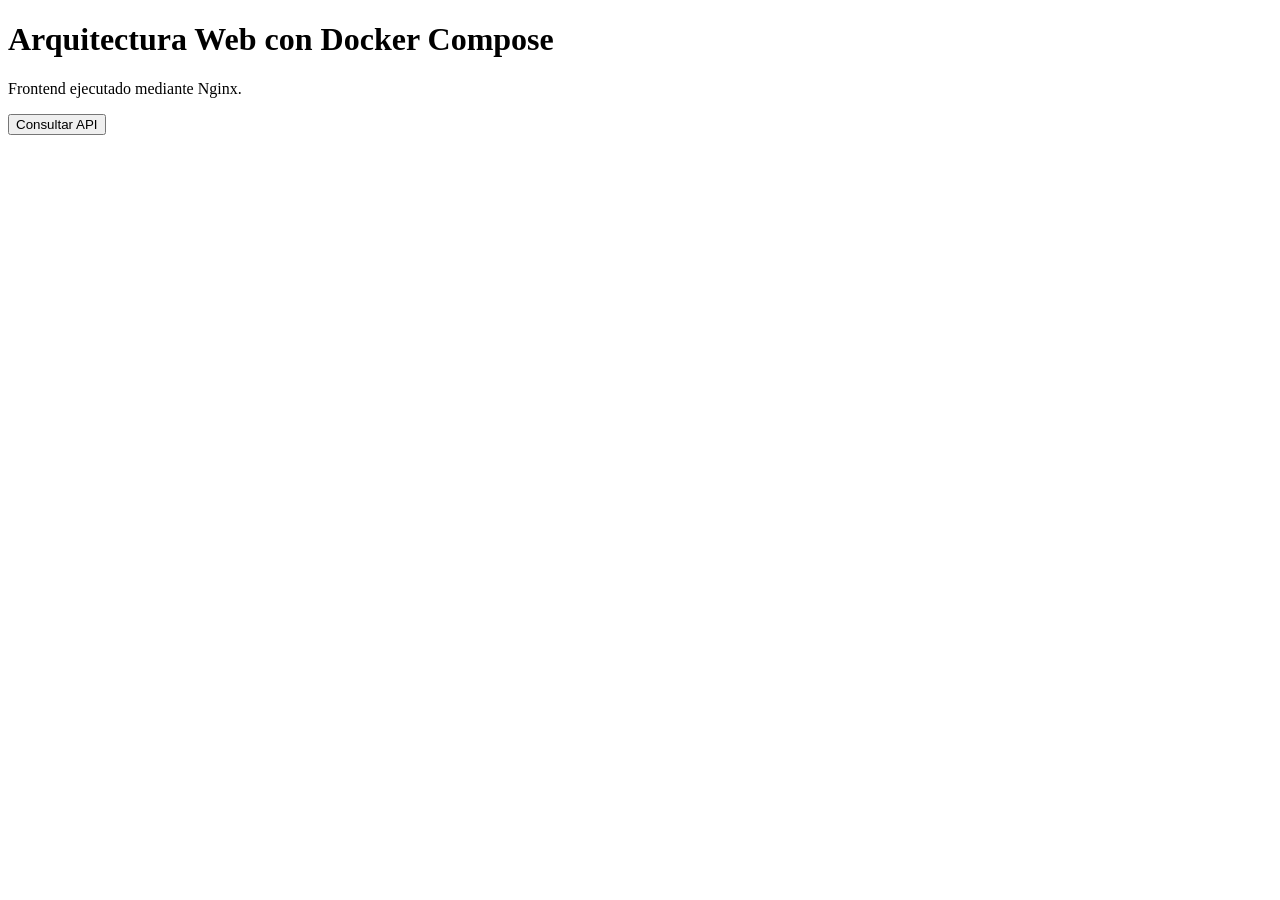
==== frontend/index.html @ 9714cd27 "Inicio" ====
<!DOCTYPE html>
<html lang="es">
<head>
  <meta charset="UTF-8">
  <title>Arquitectura Multicontenedor</title>
</head>
<body>
  <h1>Arquitectura Web con Docker Compose</h1>
  <p>Frontend ejecutado mediante Nginx.</p>
  <button onclick="consultarAPI()">
    Consultar API
  </button>
  <p id="resultado"></p>
  <script>
    async function consultarAPI() {
      const respuesta = await fetch('/api/');
      const datos = await respuesta.json();
      document.getElementById('resultado').innerText =
        datos.mensaje;
    }
  </script>
</body>
</html>
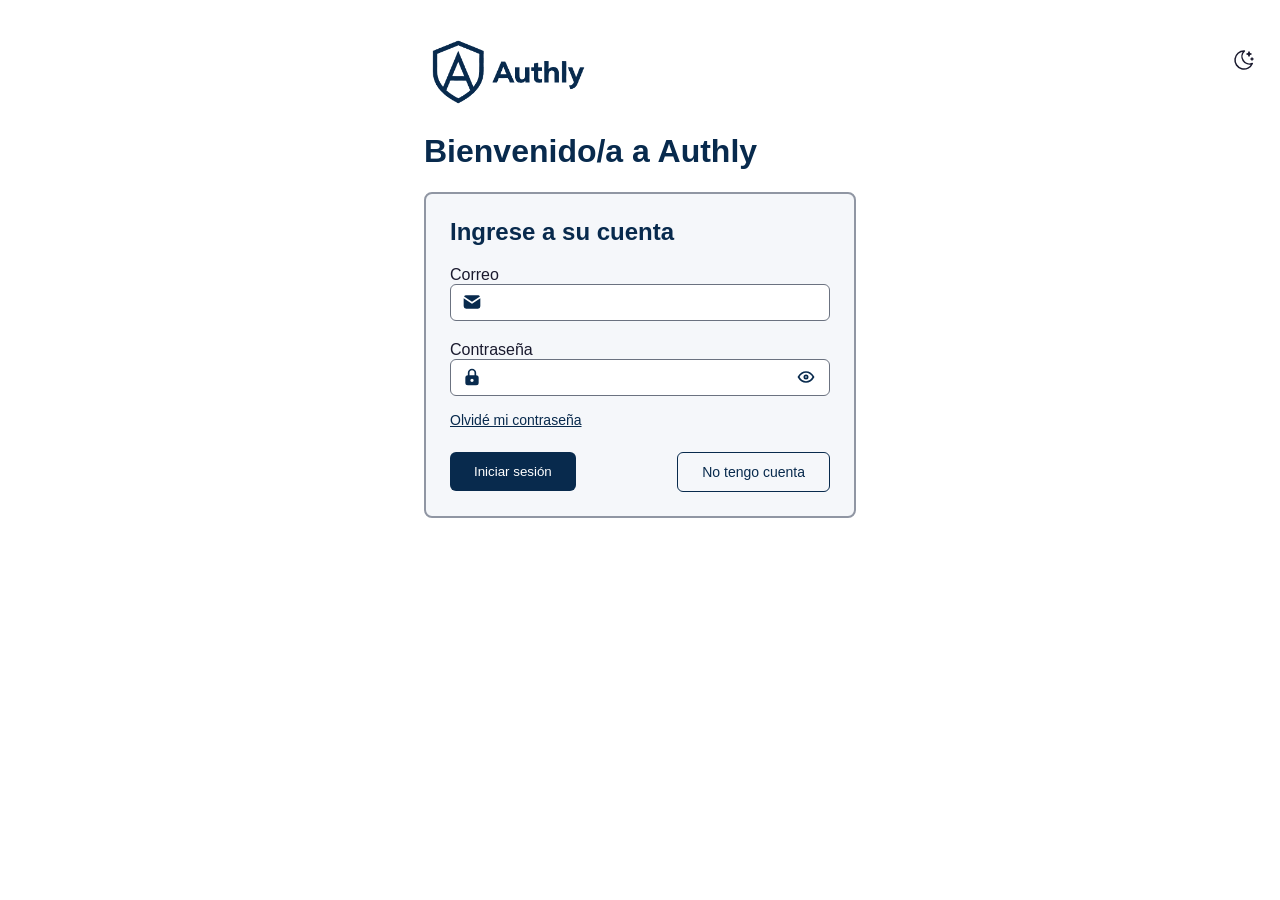
==== commit fea12d4c: "Agrega el panel de administración" ====
--- a/frontend/index.html
+++ b/frontend/index.html
@@ -1,23 +1,13 @@
 <!DOCTYPE html>
 <html lang="es">
-<head>
-  <meta charset="UTF-8">
-  <title>Arquitectura Multicontenedor</title>
-</head>
-<body>
-  <h1>Arquitectura Web con Docker Compose</h1>
-  <p>Frontend ejecutado mediante Nginx.</p>
-  <button onclick="consultarAPI()">
-    Consultar API
-  </button>
-  <p id="resultado"></p>
-  <script>
-    async function consultarAPI() {
-      const respuesta = await fetch('/api/');
-      const datos = await respuesta.json();
-      document.getElementById('resultado').innerText =
-        datos.mensaje;
-    }
-  </script>
-</body>
+
+    <head>
+        <meta charset="UTF-8">
+        <title>Authly</title>
+    </head>
+
+    <body>
+        <script type="module" src="js/index.js"></script>
+    </body>
+
 </html>
